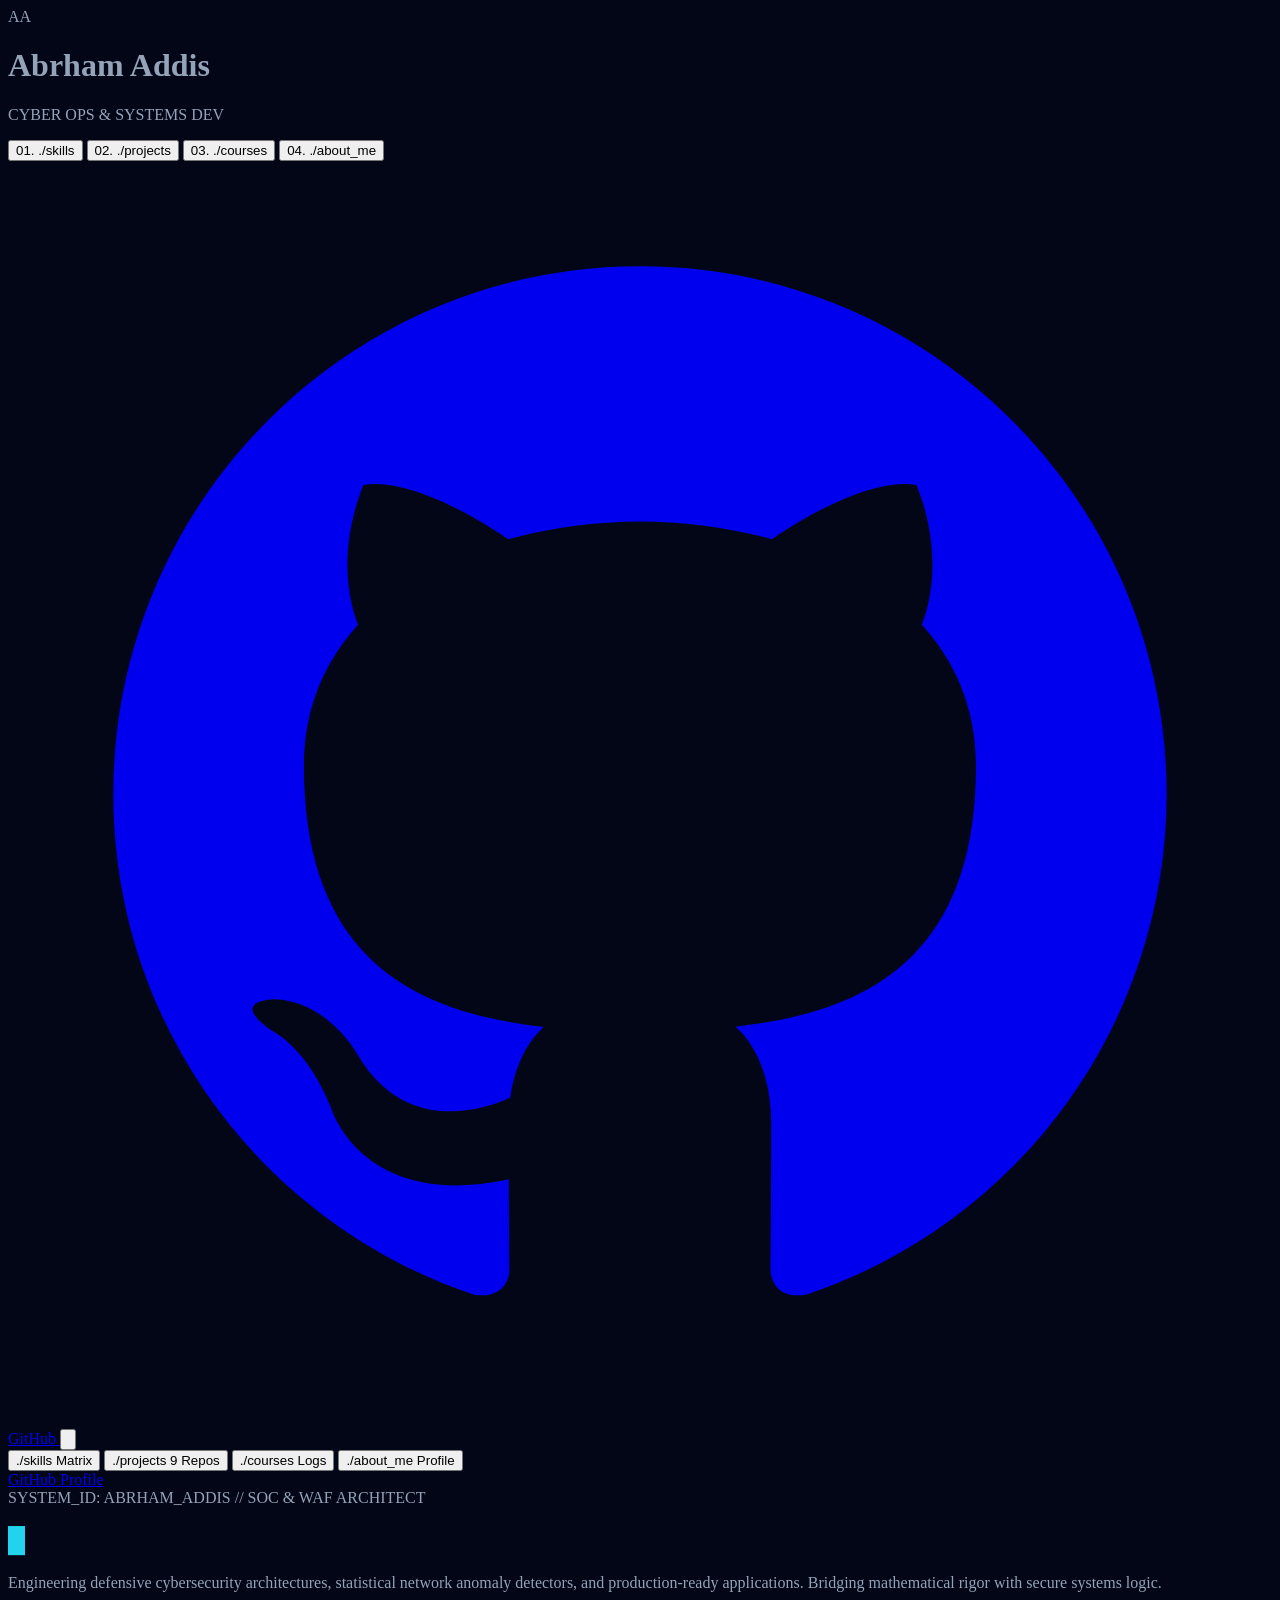
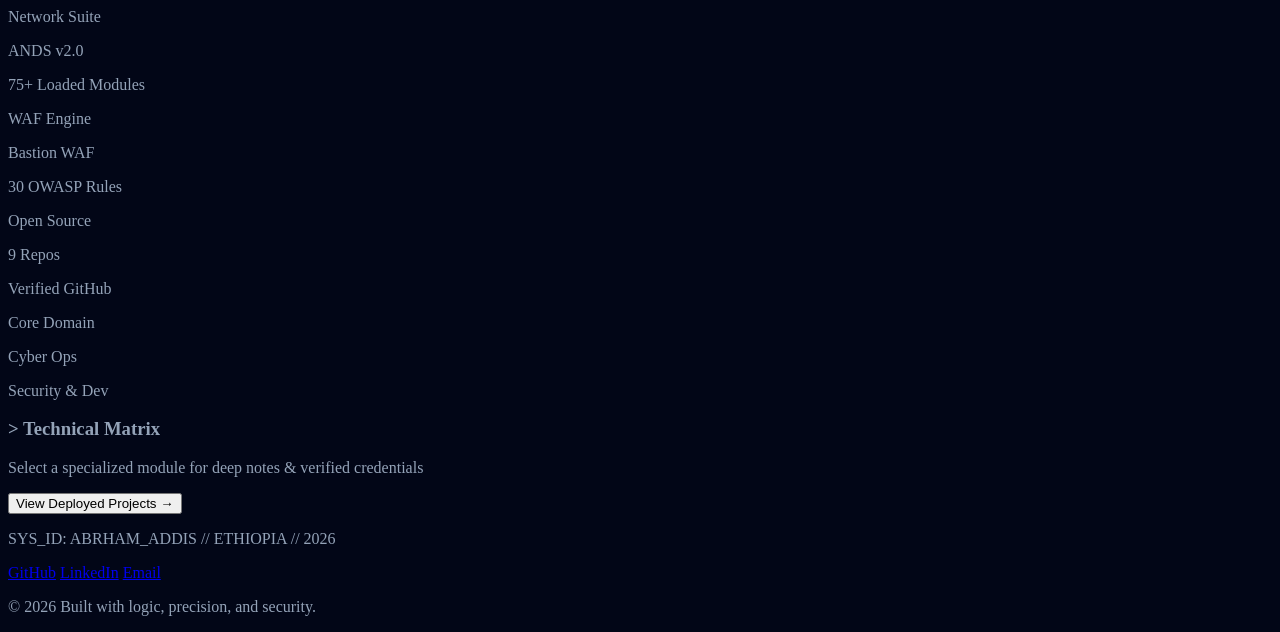
==== portfolio/index.html @ 3e0fe025 "Deploy modern cybersecurity portfolio with 9 verified GitHub projects and interactive modules" ====
<!DOCTYPE html>
<html lang="en" class="scroll-smooth">
<head>
    <meta charset="UTF-8">
    <meta name="viewport" content="width=device-width, initial-scale=1.0">
    <title>Abrham Addis | Cyber Ops & Systems Dev</title>
    
    <!-- Google Fonts for premium tech aesthetic -->
    <link rel="preconnect" href="https://fonts.googleapis.com">
    <link rel="preconnect" href="https://fonts.gstatic.com" crossorigin>
    <link href="https://fonts.googleapis.com/css2?family=Inter:wght@300;400;500;600;700&family=Space+Mono:ital,wght@0,400;0,700;1,400&display=swap" rel="stylesheet">
    
    <!-- Tailwind CSS with Custom Config -->
    <script src="https://cdn.tailwindcss.com"></script>
    <script>
        tailwind.config = {
            theme: {
                extend: {
                    fontFamily: {
                        sans: ['Inter', 'sans-serif'],
                        mono: ['Space Mono', 'monospace'],
                    },
                    colors: {
                        dark: '#030712',
                        panel: '#0b1120', /* deep slate */
                        panelLight: '#111c38',
                        primary: '#22d3ee', /* cyan-400 */
                        primaryDark: '#0891b2',
                        secondary: '#34d399', /* emerald-400 */
                        accent: '#a78bfa', /* violet-400 */
                        warning: '#fbbf24', /* amber-400 */
                        danger: '#f87171', /* rose-400 */
                    },
                    animation: {
                        'pulse-slow': 'pulse 5s cubic-bezier(0.4, 0, 0.6, 1) infinite',
                        'glow': 'glow 3s ease-in-out infinite alternate',
                    },
                    keyframes: {
                        glow: {
                            '0%': { boxShadow: '0 0 15px rgba(34, 211, 238, 0.2)' },
                            '100%': { boxShadow: '0 0 30px rgba(34, 211, 238, 0.5), 0 0 10px rgba(52, 211, 153, 0.3)' },
                        }
                    }
                }
            }
        }
    </script>
    
    <!-- Chart.js -->
    <script src="https://cdn.jsdelivr.net/npm/chart.js"></script>

    <style>
        /* Base Dark Theme & Custom Scrollbar */
        body {
            background-color: #020617; /* Slate-950 */
            color: #94a3b8;
            overflow-x: hidden;
        }
        
        ::-webkit-scrollbar { width: 6px; }
        ::-webkit-scrollbar-track { background: #020617; }
        ::-webkit-scrollbar-thumb { background: #1e293b; border-radius: 10px; }
        ::-webkit-scrollbar-thumb:hover { background: #22d3ee; }

        /* The Premium "Pop" & Glow Hover Effect */
        .cyber-hover {
            transition: all 0.35s cubic-bezier(0.175, 0.885, 0.32, 1.275);
        }
        .cyber-hover:hover {
            transform: translateY(-5px) scale(1.015);
            box-shadow: 0 12px 30px -5px rgba(34, 211, 238, 0.25), 0 0 15px rgba(34, 211, 238, 0.1);
            border-color: rgba(34, 211, 238, 0.8);
        }
        .cyber-hover:active {
            transform: translateY(1px) scale(0.99);
        }

        /* SPA View Transitions */
        .view-section {
            display: none;
            opacity: 0;
            animation: slideUpFade 0.5s cubic-bezier(0.16, 1, 0.3, 1) forwards;
        }
        .view-section.active {
            display: block;
        }

        @keyframes slideUpFade {
            0% { opacity: 0; transform: translateY(20px); }
            100% { opacity: 1; transform: translateY(0); }
        }

        /* Chart constraints */
        .chart-wrapper {
            position: relative;
            width: 100%;
            height: 220px;
        }

        /* Terminal Text Effect */
        .typing-cursor::after {
            content: '█';
            animation: blink 1s step-start infinite;
            color: #22d3ee;
        }
        @keyframes blink { 50% { opacity: 0; } }

        /* Certificate Styling */
        .cert-frame {
            position: relative;
            padding: 3px;
            background: linear-gradient(135deg, #1e293b, #0f172a);
            border-radius: 12px;
            overflow: hidden;
        }
        .cert-frame::before {
            content: '';
            position: absolute;
            top: -50%; left: -50%; width: 200%; height: 200%;
            background: conic-gradient(from 0deg, transparent 0%, transparent 80%, #22d3ee 100%);
            animation: rotate 6s linear infinite;
            opacity: 0.3;
        }
        @keyframes rotate { 100% { transform: rotate(360deg); } }
        .cert-image {
            position: relative;
            width: 100%;
            height: auto;
            max-height: 350px;
            object-fit: contain;
            background-color: #0b1120;
            border-radius: 8px;
            z-index: 10;
        }

        /* Scanline Texture Overlay */
        .scanlines {
            background: linear-gradient(
                rgba(18, 16, 16, 0) 50%, 
                rgba(0, 0, 0, 0.25) 50%
            ), linear-gradient(
                90deg,
                rgba(255, 0, 0, 0.02),
                rgba(0, 255, 0, 0.01),
                rgba(0, 0, 255, 0.02)
            );
            background-size: 100% 4px, 6px 100%;
            pointer-events: none;
        }

        /* Filter Tab Transitions */
        .filter-btn.active {
            background-color: rgba(34, 211, 238, 0.15);
            color: #22d3ee;
            border-color: #22d3ee;
            box-shadow: 0 0 12px rgba(34, 211, 238, 0.3);
        }
    </style>
</head>
<body class="antialiased min-h-screen flex flex-col relative selection:bg-primary selection:text-dark">

    <!-- Ambient Background Glow & Scanlines -->
    <div class="fixed top-[-20%] left-[-10%] w-[50vw] h-[50vw] bg-primary/5 rounded-full blur-[130px] pointer-events-none z-[-1] animate-pulse-slow"></div>
    <div class="fixed bottom-[-20%] right-[-10%] w-[50vw] h-[50vw] bg-secondary/5 rounded-full blur-[130px] pointer-events-none z-[-1] animate-pulse-slow" style="animation-delay: 2.5s;"></div>
    <div class="fixed inset-0 scanlines opacity-40 pointer-events-none z-40"></div>

    <!-- Top Navigation Header -->
    <header class="fixed top-0 w-full bg-slate-950/85 backdrop-blur-xl border-b border-white/5 z-50 transition-all duration-300">
        <div class="max-w-7xl mx-auto px-4 sm:px-6 lg:px-8 h-20 flex items-center justify-between">
            
            <!-- Logo area -->
            <div class="flex items-center gap-3.5 cursor-pointer group" onclick="navigate('home')">
                <div class="w-11 h-11 bg-slate-900 border border-primary/30 rounded-xl flex items-center justify-center text-primary font-mono font-bold text-lg group-hover:bg-primary group-hover:text-dark group-hover:shadow-[0_0_15px_rgba(34,211,238,0.5)] transition-all duration-300">
                    AA
                </div>
                <div>
                    <h1 class="font-mono text-base sm:text-lg font-bold text-white tracking-wide uppercase flex items-center gap-2">
                        Abrham Addis
                        <span class="inline-block w-2 h-2 rounded-full bg-secondary animate-pulse" title="System Operational"></span>
                    </h1>
                    <p class="text-[10px] sm:text-xs text-primary font-mono tracking-widest uppercase">CYBER OPS & SYSTEMS DEV</p>
                </div>
            </div>
            
            <!-- Desktop Navigation Buttons -->
            <nav class="hidden md:flex gap-3">
                <button onclick="navigate('home')" class="nav-btn cyber-hover px-5 py-2 rounded-lg bg-slate-900 border border-slate-800 text-xs sm:text-sm font-mono text-slate-300 flex items-center gap-2">
                    <span class="text-primary text-xs">01.</span> ./skills
                </button>
                <button onclick="navigate('projects')" class="nav-btn cyber-hover px-5 py-2 rounded-lg bg-slate-900 border border-slate-800 text-xs sm:text-sm font-mono text-slate-300 flex items-center gap-2">
                    <span class="text-primary text-xs">02.</span> ./projects
                </button>
                <button onclick="navigate('courses')" class="nav-btn cyber-hover px-5 py-2 rounded-lg bg-slate-900 border border-slate-800 text-xs sm:text-sm font-mono text-slate-300 flex items-center gap-2">
                    <span class="text-primary text-xs">03.</span> ./courses
                </button>
                <button onclick="navigate('about')" class="nav-btn cyber-hover px-5 py-2 rounded-lg bg-slate-900 border border-slate-800 text-xs sm:text-sm font-mono text-slate-300 flex items-center gap-2">
                    <span class="text-primary text-xs">04.</span> ./about_me
                </button>
            </nav>

            <!-- Status Indicator & Mobile Hamburger Toggle -->
            <div class="flex items-center gap-3">
                <a href="https://github.com/addisabrham36-boop" target="_blank" rel="noopener noreferrer" class="hidden sm:flex items-center gap-2 px-3.5 py-1.5 rounded-lg bg-slate-900/90 border border-slate-800 text-slate-400 hover:text-primary hover:border-primary/50 text-xs font-mono transition-all">
                    <svg class="w-4 h-4" fill="currentColor" viewBox="0 0 24 24"><path fill-rule="evenodd" clip-rule="evenodd" d="M12 2C6.477 2 2 6.484 2 12.017c0 4.425 2.865 8.18 6.839 9.504.5.092.682-.217.682-.483 0-.237-.008-.868-.013-1.703-2.782.605-3.369-1.343-3.369-1.343-.454-1.158-1.11-1.466-1.11-1.466-.908-.62.069-.608.069-.608 1.003.07 1.53 1.032 1.53 1.032.892 1.53 2.341 1.088 2.91.832.092-.647.35-1.088.636-1.338-2.22-.253-4.555-1.113-4.555-4.951 0-1.093.39-1.988 1.029-2.688-.103-.253-.446-1.272.098-2.65 0 0 .84-.27 2.75 1.026A9.564 9.564 0 0112 6.844c.85.004 1.705.115 2.504.337 1.909-1.296 2.747-1.027 2.747-1.027.546 1.379.202 2.398.1 2.651.64.7 1.028 1.595 1.028 2.688 0 3.848-2.339 4.695-4.566 4.943.359.309.678.92.678 1.855 0 1.338-.012 2.419-.012 2.747 0 .268.18.58.688.482A10.019 10.019 0 0022 12.017C22 6.484 17.522 2 12 2z"/></svg>
                    GitHub
                </a>
                
                <button class="md:hidden p-2.5 rounded-lg bg-slate-900 border border-slate-800 text-primary hover:bg-slate-800" onclick="toggleMobileMenu()" aria-label="Toggle Navigation Menu">
                    <svg id="menu-icon" class="w-6 h-6" fill="none" stroke="currentColor" viewBox="0 0 24 24"><path stroke-linecap="round" stroke-linejoin="round" stroke-width="2" d="M4 6h16M4 12h16M4 18h16"/></svg>
                </button>
            </div>
        </div>
        
        <!-- Mobile Menu Dropdown -->
        <div id="mobile-menu" class="hidden md:hidden bg-slate-950/95 border-b border-primary/20 p-4 space-y-2 font-mono backdrop-blur-2xl">
            <button onclick="navigate('home'); toggleMobileMenu()" class="block w-full text-left p-3 text-primary hover:bg-slate-900 rounded-lg flex items-center justify-between">
                <span>./skills</span> <span class="text-xs text-slate-500">Matrix</span>
            </button>
            <button onclick="navigate('projects'); toggleMobileMenu()" class="block w-full text-left p-3 text-primary hover:bg-slate-900 rounded-lg flex items-center justify-between">
                <span>./projects</span> <span class="text-xs text-slate-500">9 Repos</span>
            </button>
            <button onclick="navigate('courses'); toggleMobileMenu()" class="block w-full text-left p-3 text-primary hover:bg-slate-900 rounded-lg flex items-center justify-between">
                <span>./courses</span> <span class="text-xs text-slate-500">Logs</span>
            </button>
            <button onclick="navigate('about'); toggleMobileMenu()" class="block w-full text-left p-3 text-primary hover:bg-slate-900 rounded-lg flex items-center justify-between">
                <span>./about_me</span> <span class="text-xs text-slate-500">Profile</span>
            </button>
            <div class="pt-2 border-t border-slate-800 flex gap-2">
                <a href="https://github.com/addisabrham36-boop" target="_blank" rel="noopener noreferrer" class="w-full text-center py-2 bg-slate-900 border border-slate-800 text-slate-300 rounded text-xs">
                    GitHub Profile
                </a>
            </div>
        </div>
    </header>

    <!-- Main Application Canvas -->
    <main class="flex-grow pt-28 sm:pt-32 pb-20 px-4 sm:px-6 lg:px-8 max-w-7xl mx-auto w-full">

        <!-- VIEW: HOME (Hero + Skills Matrix) -->
        <section id="view-home" class="view-section active">
            <!-- Hero Introduction -->
            <div class="mb-14 sm:mb-20 text-center max-w-4xl mx-auto">
                <div class="inline-flex items-center gap-2 px-3.5 py-1.5 rounded-full bg-slate-900/90 border border-primary/30 text-primary font-mono text-xs mb-6 shadow-inner">
                    <span class="w-2 h-2 rounded-full bg-primary animate-ping"></span>
                    <span>SYSTEM_ID: ABRHAM_ADDIS // SOC & WAF ARCHITECT</span>
                </div>
                
                <h2 class="text-3xl sm:text-5xl lg:text-6xl font-mono font-bold text-white mb-6 tracking-tight leading-tight">
                    <span id="typewriter" class="typing-cursor"></span>
                </h2>
                
                <p class="text-base sm:text-lg text-slate-400 font-light leading-relaxed max-w-2xl mx-auto mb-8">
                    Engineering defensive cybersecurity architectures, statistical network anomaly detectors, and production-ready applications. Bridging mathematical rigor with secure systems logic.
                </p>

                <!-- Quick Telemetry Stats Bar -->
                <div class="grid grid-cols-2 sm:grid-cols-4 gap-3 max-w-3xl mx-auto font-mono text-left">
                    <div class="bg-panel border border-slate-800/80 p-4 rounded-xl">
                        <p class="text-[10px] text-slate-500 uppercase tracking-widest">Network Suite</p>
                        <p class="text-lg font-bold text-primary">ANDS v2.0</p>
                        <p class="text-[11px] text-slate-400">75+ Loaded Modules</p>
                    </div>
                    <div class="bg-panel border border-slate-800/80 p-4 rounded-xl">
                        <p class="text-[10px] text-slate-500 uppercase tracking-widest">WAF Engine</p>
                        <p class="text-lg font-bold text-secondary">Bastion WAF</p>
                        <p class="text-[11px] text-slate-400">30 OWASP Rules</p>
                    </div>
                    <div class="bg-panel border border-slate-800/80 p-4 rounded-xl">
                        <p class="text-[10px] text-slate-500 uppercase tracking-widest">Open Source</p>
                        <p class="text-lg font-bold text-accent">9 Repos</p>
                        <p class="text-[11px] text-slate-400">Verified GitHub</p>
                    </div>
                    <div class="bg-panel border border-slate-800/80 p-4 rounded-xl">
                        <p class="text-[10px] text-slate-500 uppercase tracking-widest">Core Domain</p>
                        <p class="text-lg font-bold text-white">Cyber Ops</p>
                        <p class="text-[11px] text-slate-400">Security & Dev</p>
                    </div>
                </div>
            </div>

            <!-- Skills Section Header -->
            <div class="mb-8 flex items-center justify-between border-b border-slate-800/80 pb-4">
                <div>
                    <h3 class="text-2xl font-mono font-bold text-white flex items-center gap-2">
                        <span class="text-primary">&gt;</span> Technical Matrix
                    </h3>
                    <p class="text-xs font-mono text-slate-500">Select a specialized module for deep notes & verified credentials</p>
                </div>
                <button onclick="navigate('projects')" class="hidden sm:flex items-center gap-2 text-xs font-mono text-primary hover:text-white transition-colors">
                    View Deployed Projects &rarr;
                </button>
            </div>

            <!-- Skills Grid -->
            <div id="skills-grid" class="grid grid-cols-1 md:grid-cols-2 lg:grid-cols-3 gap-6 sm:gap-8">
                <!-- Injected via JS -->
            </div>
        </section>

        <!-- VIEW: SKILL DETAIL (The "Page" for each skill) -->
        <section id="view-skill-detail" class="view-section">
            <div class="mb-8 flex items-center justify-between">
                <button onclick="navigate('home')" class="cyber-hover flex items-center gap-2 px-5 py-2.5 bg-slate-900 border border-slate-700 rounded-lg text-slate-300 font-mono text-sm">
                    <span class="text-primary">&#8592;</span> Return to Matrix
                </button>
                <div class="flex items-center gap-2 text-xs font-mono text-secondary uppercase tracking-widest">
                    <span class="w-2 h-2 rounded-full bg-secondary"></span>
                    Verified Module
                </div>
            </div>
            
            <div class="bg-panel border border-slate-800 rounded-2xl shadow-2xl overflow-hidden relative">
                <!-- Header -->
                <div class="bg-slate-900/90 border-b border-slate-800 p-6 sm:p-8 flex items-center gap-6">
                    <div id="sd-icon" class="w-16 h-16 bg-slate-950 border border-slate-700 rounded-xl flex items-center justify-center text-3xl shadow-inner shrink-0"></div>
                    <div>
                        <h2 id="sd-title" class="text-2xl sm:text-3xl font-mono font-bold text-white mb-1">Module Name</h2>
                        <p class="text-xs font-mono text-primary uppercase tracking-widest flex items-center gap-2">
                            <span>Status: Active & Operational</span>
                        </p>
                    </div>
                </div>
                
                <!-- Content Grid -->
                <div class="p-6 sm:p-8 grid grid-cols-1 lg:grid-cols-12 gap-8 lg:gap-10">
                    
                    <!-- Left: Deep Notes (Terminal Style) -->
                    <div class="lg:col-span-7 space-y-6 sm:space-y-8">
                        <div>
                            <div class="flex items-center gap-2 mb-3">
                                <div class="w-2 h-2 bg-primary rounded-full"></div>
                                <h3 class="font-mono text-sm text-white uppercase tracking-wider">System Definition</h3>
                            </div>
                            <div class="bg-slate-950 border border-slate-800 rounded-lg p-5 sm:p-6 relative">
                                <div class="absolute top-0 left-0 w-full h-1 bg-gradient-to-r from-primary to-transparent opacity-50"></div>
                                <p id="sd-definition" class="text-slate-300 leading-relaxed font-light text-base sm:text-lg">
                                    Definition text.
                                </p>
                            </div>
                        </div>
                        
                        <div>
                            <div class="flex items-center gap-2 mb-3">
                                <div class="w-2 h-2 bg-secondary rounded-full"></div>
                                <h3 class="font-mono text-sm text-white uppercase tracking-wider">Operational Analysis & Implementation</h3>
                            </div>
                            <div class="bg-slate-950 border border-slate-800 rounded-lg p-5 sm:p-6 relative">
                                <p id="sd-analysis" class="text-slate-400 leading-relaxed text-sm sm:text-base">
                                    Analysis text.
                                </p>
                            </div>
                        </div>
                    </div>

                    <!-- Right: Certificate & Data -->
                    <div class="lg:col-span-5 space-y-6 sm:space-y-8">
                        <!-- Neatly Aligned Certificate -->
                        <div>
                            <div class="flex items-center justify-between mb-3">
                                <h3 class="font-mono text-xs text-slate-400 uppercase tracking-widest">Verified Credential</h3>
                                <span class="text-[10px] font-mono text-primary bg-primary/10 px-2 py-0.5 rounded border border-primary/30">Authenticated</span>
                            </div>
                            <div class="cert-frame bg-slate-950">
                                <img id="sd-certificate" src="" alt="Certificate" class="cert-image" onerror="handleCertError(this)">
                                <div id="sd-cert-fallback" class="hidden p-8 text-center bg-slate-950 text-slate-500 font-mono text-xs">
                                    [ Verified Accreditation Record Logged ]
                                </div>
                            </div>
                        </div>
                        
                        <!-- Dynamic Metric Chart -->
                        <div class="bg-slate-950 border border-slate-800 rounded-xl p-5 sm:p-6">
                            <h3 class="font-mono text-xs text-slate-400 uppercase tracking-widest mb-4 text-center">Competency Vector</h3>
                            <div class="chart-wrapper">
                                <canvas id="skillChart"></canvas>
                            </div>
                        </div>
                    </div>

                </div>
            </div>
        </section>

        <!-- VIEW: PROJECTS -->
        <section id="view-projects" class="view-section">
            <div class="mb-10 sm:mb-12">
                <div class="flex flex-col sm:flex-row sm:items-end justify-between gap-4 mb-6">
                    <div>
                        <div class="inline-flex items-center gap-2 px-3 py-1 rounded bg-primary/10 border border-primary/30 text-primary font-mono text-xs mb-3">
                            <span>TOTAL_REPOSITORIES: 09</span>
                        </div>
                        <h2 class="text-3xl sm:text-4xl font-mono font-bold text-white"><span class="text-primary">./</span>Deployed_Projects</h2>
                        <p class="text-sm text-slate-400 mt-2 font-light max-w-2xl">
                            All developed open-source cybersecurity frameworks, web security tools, socket scanners, and applications live on GitHub.
                        </p>
                    </div>
                    <a href="https://github.com/addisabrham36-boop" target="_blank" rel="noopener noreferrer" class="cyber-hover inline-flex items-center gap-2 px-4 py-2 bg-slate-900 border border-slate-700 text-slate-300 hover:text-white rounded-lg text-xs font-mono font-bold self-start sm:self-auto">
                        <svg class="w-4 h-4 text-primary" fill="currentColor" viewBox="0 0 24 24"><path fill-rule="evenodd" clip-rule="evenodd" d="M12 2C6.477 2 2 6.484 2 12.017c0 4.425 2.865 8.18 6.839 9.504.5.092.682-.217.682-.483 0-.237-.008-.868-.013-1.703-2.782.605-3.369-1.343-3.369-1.343-.454-1.158-1.11-1.466-1.11-1.466-.908-.62.069-.608.069-.608 1.003.07 1.53 1.032 1.53 1.032.892 1.53 2.341 1.088 2.91.832.092-.647.35-1.088.636-1.338-2.22-.253-4.555-1.113-4.555-4.951 0-1.093.39-1.988 1.029-2.688-.103-.253-.446-1.272.098-2.65 0 0 .84-.27 2.75 1.026A9.564 9.564 0 0112 6.844c.85.004 1.705.115 2.504.337 1.909-1.296 2.747-1.027 2.747-1.027.546 1.379.202 2.398.1 2.651.64.7 1.028 1.595 1.028 2.688 0 3.848-2.339 4.695-4.566 4.943.359.309.678.92.678 1.855 0 1.338-.012 2.419-.012 2.747 0 .268.18.58.688.482A10.019 10.019 0 0022 12.017C22 6.484 17.522 2 12 2z"/></svg>
                        <span>Follow on GitHub</span>
                    </a>
                </div>

                <!-- Category Filters Bar -->
                <div class="flex flex-wrap gap-2 pt-2 border-t border-slate-800/80">
                    <button onclick="filterProjects('all')" class="filter-btn active cyber-hover px-4 py-1.5 rounded-lg border border-slate-800 bg-slate-900 text-xs font-mono text-slate-400">
                        [ ALL (9) ]
                    </button>
                    <button onclick="filterProjects('flagship')" class="filter-btn cyber-hover px-4 py-1.5 rounded-lg border border-slate-800 bg-slate-900 text-xs font-mono text-slate-400">
                        [ FLAGSHIP SYSTEMS ]
                    </button>
                    <button onclick="filterProjects('network')" class="filter-btn cyber-hover px-4 py-1.5 rounded-lg border border-slate-800 bg-slate-900 text-xs font-mono text-slate-400">
                        [ NETWORK & SOC ]
                    </button>
                    <button onclick="filterProjects('defensive')" class="filter-btn cyber-hover px-4 py-1.5 rounded-lg border border-slate-800 bg-slate-900 text-xs font-mono text-slate-400">
                        [ DEFENSIVE & WAF ]
                    </button>
                    <button onclick="filterProjects('tools')" class="filter-btn cyber-hover px-4 py-1.5 rounded-lg border border-slate-800 bg-slate-900 text-xs font-mono text-slate-400">
                        [ SECURITY TOOLS ]
                    </button>
                    <button onclick="filterProjects('web')" class="filter-btn cyber-hover px-4 py-1.5 rounded-lg border border-slate-800 bg-slate-900 text-xs font-mono text-slate-400">
                        [ WEB & UI ]
                    </button>
                </div>
            </div>
            
            <!-- Projects Grid Container -->
            <div id="projects-container" class="grid grid-cols-1 md:grid-cols-2 lg:grid-cols-3 gap-6 sm:gap-8">
                <!-- Injected via JS -->
            </div>
        </section>

        <!-- VIEW: COURSES -->
        <section id="view-courses" class="view-section">
            <div class="mb-12">
                <div class="inline-flex items-center gap-2 px-3 py-1 rounded bg-secondary/10 border border-secondary/30 text-secondary font-mono text-xs mb-3">
                    <span>STATUS: ACTIVE_VERIFICATION</span>
                </div>
                <h2 class="text-3xl font-mono font-bold text-white mb-2"><span class="text-secondary">./</span>Training_Logs & Accreditations</h2>
                <p class="text-sm text-slate-400 font-light">Verified training pathways and certifications in network defense, cybersecurity, and system architecture.</p>
                <div class="h-1 w-20 bg-secondary mt-4"></div>
            </div>

            <div class="bg-panel border border-slate-800 rounded-2xl overflow-hidden shadow-xl relative">
                <ul id="courses-list" class="divide-y divide-slate-800/60">
                    <!-- Injected via JS -->
                </ul>
            </div>
        </section>

        <!-- VIEW: ABOUT ME -->
        <section id="view-about" class="view-section">
            <div class="grid grid-cols-1 lg:grid-cols-12 gap-8">
                
                <!-- Left Identity Card -->
                <div class="lg:col-span-4 bg-panel border border-slate-800 rounded-2xl p-8 flex flex-col items-center text-center shadow-xl relative overflow-hidden">
                    <div class="absolute top-[-50px] right-[-50px] w-32 h-32 bg-primary/10 rounded-full blur-3xl"></div>
                    
                    <div class="w-32 h-32 bg-slate-950 border-2 border-primary rounded-full flex items-center justify-center text-5xl font-mono font-bold text-white shadow-[0_0_30px_rgba(34,211,238,0.25)] mb-6 relative group">
                        AA
                        <div class="absolute inset-0 rounded-full border border-primary animate-ping opacity-25 pointer-events-none"></div>
                    </div>
                    <h2 class="text-2xl font-mono font-bold text-white mb-1">Abrham Addis</h2>
                    <p class="text-primary font-mono text-xs mb-8 tracking-widest uppercase">Cybersecurity Student & Developer</p>
                    
                    <div class="w-full space-y-4 font-mono text-xs">
                        <div class="flex justify-between pb-2.5 border-b border-slate-800/80">
                            <span class="text-slate-500 uppercase">Age</span>
                            <span class="text-white font-bold">18</span>
                        </div>
                        <div class="flex justify-between pb-2.5 border-b border-slate-800/80">
                            <span class="text-slate-500 uppercase">Location</span>
                            <span class="text-white font-bold">Ethiopia 🇪🇹</span>
                        </div>
                        <div class="flex justify-between pb-2.5 border-b border-slate-800/80">
                            <span class="text-slate-500 uppercase">Specialization</span>
                            <span class="text-secondary font-bold">SOC & AppSec</span>
                        </div>
                        <div class="flex justify-between pb-2.5 border-b border-slate-800/80">
                            <span class="text-slate-500 uppercase">Academic Core</span>
                            <span class="text-white font-bold">Maths, Physics, Sciences</span>
                        </div>
                    </div>
                </div>

                <!-- Right Info & Contact -->
                <div class="lg:col-span-8 space-y-8">
                    
                    <!-- Bio -->
                    <div class="bg-panel border border-slate-800 rounded-2xl p-8 lg:p-10 shadow-xl relative overflow-hidden">
                        <div class="absolute top-0 right-0 w-48 h-48 bg-secondary/5 rounded-full blur-3xl pointer-events-none"></div>
                        
                        <h3 class="text-xl font-mono font-bold text-white mb-6 flex items-center gap-3">
                            <span class="w-8 h-1 bg-primary"></span> Background_Process
                        </h3>
                        <p class="text-slate-300 leading-relaxed mb-5 text-base sm:text-lg font-light">
                            I am an 18-year-old developer and cybersecurity enthusiast from Ethiopia. My foundation is built on rigorous academic disciplines—<strong class="text-white font-medium">Mathematics, Physics, Chemistry, and Biology</strong>. This scientific background fuels my analytical approach to solving complex logical puzzles in programming, designing statistical outlier anomaly algorithms, and dissecting network packet transit.
                        </p>
                        <p class="text-slate-400 leading-relaxed font-light text-sm sm:text-base mb-5">
                            I specialize in defensive system architectures: building anomaly-based network detection frameworks (ANDS Sentinel), engineering OWASP CRS-compliant Web Application Firewalls (Bastion WAF), and developing low-overhead security tooling in Python and modern web interfaces.
                        </p>
                        <p class="text-slate-400 leading-relaxed font-light text-sm sm:text-base">
                            I believe in mastering fundamentals from the ground up: inspecting raw sockets, analyzing OSI protocols, and writing performant, self-hosted tools.
                        </p>
                    </div>

                    <!-- Contact Network -->
                    <div class="grid grid-cols-1 sm:grid-cols-2 gap-4">
                        <a href="mailto:abrhamaddis49@gmail.com" class="cyber-hover bg-slate-900 border border-slate-800 p-5 rounded-xl flex items-center gap-4 group">
                            <div class="w-12 h-12 bg-slate-950 rounded-xl flex items-center justify-center text-xl border border-slate-800 group-hover:border-primary text-slate-400 group-hover:text-primary transition-colors shrink-0">
                                &#9993;
                            </div>
                            <div class="overflow-hidden">
                                <p class="font-mono text-[10px] text-slate-500 uppercase tracking-wider mb-0.5">Execute: Email</p>
                                <p class="text-white text-sm font-medium truncate">abrhamaddis49@gmail.com</p>
                            </div>
                        </a>
                        
                        <a href="tel:+251998062354" class="cyber-hover bg-slate-900 border border-slate-800 p-5 rounded-xl flex items-center gap-4 group">
                            <div class="w-12 h-12 bg-slate-950 rounded-xl flex items-center justify-center text-xl border border-slate-800 group-hover:border-secondary text-slate-400 group-hover:text-secondary transition-colors shrink-0">
                                &#128222;
                            </div>
                            <div class="overflow-hidden">
                                <p class="font-mono text-[10px] text-slate-500 uppercase tracking-wider mb-0.5">Execute: Comms</p>
                                <p class="text-white text-sm font-medium truncate">+251 998062354</p>
                            </div>
                        </a>

                        <a href="https://github.com/addisabrham36-boop" target="_blank" rel="noopener noreferrer" class="cyber-hover bg-slate-900 border border-slate-800 p-5 rounded-xl flex items-center gap-4 group">
                            <div class="w-12 h-12 bg-slate-950 rounded-xl flex items-center justify-center text-xl border border-slate-800 group-hover:border-primary text-slate-400 group-hover:text-primary transition-colors shrink-0">
                                &#128187;
                            </div>
                            <div class="overflow-hidden">
                                <p class="font-mono text-[10px] text-slate-500 uppercase tracking-wider mb-0.5">Link: GitHub</p>
                                <p class="text-white text-sm font-medium truncate">@addisabrham36-boop</p>
                            </div>
                        </a>

                        <a href="https://www.linkedin.com/in/abrham-addis-499053357" target="_blank" rel="noopener noreferrer" class="cyber-hover bg-slate-900 border border-slate-800 p-5 rounded-xl flex items-center gap-4 group">
                            <div class="w-12 h-12 bg-slate-950 rounded-xl flex items-center justify-center text-xl border border-slate-800 group-hover:border-accent text-slate-400 group-hover:text-accent transition-colors shrink-0">
                                &#128188;
                            </div>
                            <div class="overflow-hidden">
                                <p class="font-mono text-[10px] text-slate-500 uppercase tracking-wider mb-0.5">Link: LinkedIn</p>
                                <p class="text-white text-sm font-medium truncate">Abrham Addis</p>
                            </div>
                        </a>
                    </div>
                </div>
            </div>
        </section>

    </main>

    <!-- Deep Tech Footer -->
    <footer class="mt-auto border-t border-slate-900 bg-slate-950/90 z-10">
        <div class="max-w-7xl mx-auto px-4 sm:px-6 lg:px-8 py-8 flex flex-col md:flex-row items-center justify-between gap-4">
            <div class="flex items-center gap-3">
                <span class="w-2 h-2 rounded-full bg-primary animate-ping"></span>
                <p class="font-mono text-xs text-slate-500">SYS_ID: ABRHAM_ADDIS // ETHIOPIA // 2026</p>
            </div>
            <div class="flex items-center gap-6 font-mono text-xs text-slate-400">
                <a href="https://github.com/addisabrham36-boop" target="_blank" rel="noopener noreferrer" class="hover:text-primary transition-colors">GitHub</a>
                <a href="https://www.linkedin.com/in/abrham-addis-499053357" target="_blank" rel="noopener noreferrer" class="hover:text-primary transition-colors">LinkedIn</a>
                <a href="mailto:abrhamaddis49@gmail.com" class="hover:text-primary transition-colors">Email</a>
            </div>
            <p class="font-mono text-xs text-primary/60">&copy; 2026 Built with logic, precision, and security.</p>
        </div>
    </footer>

    <!-- Application Logic -->
    <script>
        // Set premium chart defaults
        Chart.defaults.color = '#64748b'; 
        Chart.defaults.font.family = "'Space Mono', monospace";

        // --- DATA ARCHITECTURE ---

        const skillsData = {
            python: { 
                title: "Python Systems & Security", 
                icon: "&#128013;",
                definition: "A versatile high-level language essential for network packet analysis, anomaly detection engines, exploit simulations, and automated telemetry.", 
                analysis: "Python powers my flagship projects ANDS Sentinel and Bastion WAF. I utilize raw sockets, Scapy sniffing, concurrent process handling, and mathematical algorithms (Median Absolute Deviation and Modified Z-scores) to analyze live network streams and build defensive tooling.", 
                certImage: "certificate2-placeholder.jpg", 
                chartData: [88, 12], 
                color: "#22d3ee" // Cyan
            },
            networking: { 
                title: "Network Protocols & Telemetry", 
                icon: "&#128423;",
                definition: "The structural rules governing packet transit across Layer 2 through Layer 7, including TCP/IP handshakes, NetFlow metrics, and BPF packet filters.", 
                analysis: "I analyze data transit at the raw frame level. In ANDS Sentinel, I built statistical outlier sentinels that inspect IP fragmentation, DNS amplification, SYN floods, and Layer-2 ARP spoofing, paired with automated iptables and Netfilter containment.", 
                certImage: "certificate3-placeholder.png", 
                chartData: [82, 18],
                color: "#34d399" // Emerald
            },
            linux: { 
                title: "Linux Environment & Netfilter", 
                icon: "&#128033;",
                definition: "The foundation for production security operations, daemon orchestration, process namespace isolation, and firewall kernel subsystems.", 
                analysis: "Arch Linux and Ubuntu are my primary environments. I build CLI console tools, manage POSIX permissions, construct netfilter/iptables rules for automated packet dropping, and deploy containerized microservices using Docker and Docker Compose.", 
                certImage: "certificate6-placeholder.png", 
                chartData: [85, 15],
                color: "#fb923c" // Orange
            },
            htmlcss: { 
                title: "UI/UX & SOC Dashboards", 
                icon: "&#127912;",
                definition: "The structural and visual layer for building high-contrast, responsive Single Page Applications and dark-mode SOC analytics dashboards.", 
                analysis: "I design intuitive, low-latency interfaces using semantic HTML5, modern Tailwind CSS, and Chart.js. I engineered real-time telemetry dashboards for Bastion WAF and ANDS Sentinel featuring live Server-Sent Events (SSE) and metric feeds.", 
                certImage: "certificate1-placeholder.jpg", 
                chartData: [90, 10],
                color: "#c084fc" // Purple
            },
            javascript: { 
                title: "JavaScript Dynamics & SSE", 
                icon: "&#9889;",
                definition: "The client-side execution environment handling reactive DOM state, asynchronous event loops, real-time data streaming, and security mitigations.", 
                analysis: "I build zero-dependency vanilla JS routing, live Chart.js graphing pipelines, and real-time streaming SSE parsers without heavy framework overhead. Deep understanding of JS execution context also aids in mitigating XSS and prototype pollution.", 
                certImage: "certificate4-placeholder.png", 
                chartData: [72, 28],
                color: "#facc15" // Yellow
            },
            cpp: { 
                title: "C++ Low-Level Systems", 
                icon: "&#9881;",
                definition: "High-performance compiled language providing granular control over memory layout, pointers, CPU registers, and hardware interfaces.", 
                analysis: "Applying principles from physics and mathematics, I study memory allocation, buffer safety, and system-level hooks. Understanding low-level pointers and execution flow forms the basis for analyzing binary vulnerabilities.", 
                certImage: "certificate5-placeholder.png", 
                chartData: [55, 45],
                color: "#f87171" // Red
            }
        };

        // Complete verified dataset of all developed GitHub repositories
        const projectsData = [
            { 
                id: "ands",
                title: "ANDS Sentinel v2.0", 
                category: "network",
                isFlagship: true,
                badge: "FLAGSHIP SUITE",
                badgeColor: "bg-secondary/15 text-secondary border-secondary/30",
                desc: "Anomaly-based Network Detection System & Real-Time SOC Analyst Suite. Features Scapy raw socket packet capture, a statistical anomaly engine utilizing Median Absolute Deviation (MAD) & Modified Z-scores to eliminate false positives, a catalog of 75+ cyber detection/auditing modules, a monochromatic live telemetry web dashboard & desktop app, and automated Netfilter/iptables containment.", 
                tech: ["Python", "Scapy", "Raw Sockets", "MAD & Z-Score", "Docker", "SOC Dashboard", "iptables"],
                link: "https://github.com/addisabrham36-boop/ands",
                highlight: "75+ Cyber Modules // Raw Sockets"
            },
            { 
                id: "bastion",
                title: "Bastion WAF", 
                category: "defensive",
                isFlagship: true,
                badge: "FLAGSHIP WAF",
                badgeColor: "bg-primary/15 text-primary border-primary/30",
                desc: "Production-grade, self-hosted Web Application Firewall and reverse proxy. Implements a 30-rule OWASP Core Rule Set (CRS)-aligned detection engine defending against SQLi, XSS, Unix/Windows RCE, Log4Shell (CVE-2021-44228), Path Traversal, SSRF, XXE, SSTI, and scanner bots. Includes a real-time security dashboard with live telemetry and dynamic rule toggles.", 
                tech: ["Python 3.13", "OWASP CRS", "Reverse Proxy", "FastAPI", "Docker", "Pytest"],
                link: "https://github.com/addisabrham36-boop/bastion",
                highlight: "30 OWASP Rules // Reverse Proxy"
            },
            { 
                id: "port-scanner",
                title: "Python Port Scanner", 
                category: "network",
                isFlagship: false,
                badge: "RECONNAISSANCE",
                badgeColor: "bg-primary/10 text-primary border-primary/20",
                desc: "Custom-engineered TCP socket port scanner designed for rapid network reconnaissance. Features multi-port probing, socket timeout optimization, service detection, and attack surface mapping.", 
                tech: ["Python", "Sockets", "TCP/IP", "Port Scanning", "Network Recon"],
                link: "https://github.com/addisabrham36-boop/python-port-scanner",
                highlight: "Socket Recon // Surface Mapping"
            },
            { 
                id: "password-checker",
                title: "Password Strength Evaluator", 
                category: "tools",
                isFlagship: false,
                badge: "IAM & SECURITY",
                badgeColor: "bg-accent/10 text-accent border-accent/20",
                desc: "Interactive security evaluation tool computing password entropy and verifying character set diversity, dictionary vulnerabilities, and complexity constraints to provide actionable hardening feedback.", 
                tech: ["Python", "Entropy Math", "Pattern Analysis", "Security Hardening"],
                link: "https://github.com/addisabrham36-boop/password-checker",
                highlight: "Entropy Scoring // Policy Hardening"
            },
            { 
                id: "log-analyzer",
                title: "Log File Threat Analyzer", 
                category: "tools",
                isFlagship: false,
                badge: "FORENSICS",
                badgeColor: "bg-amber-400/10 text-amber-400 border-amber-400/20",
                desc: "Automated security telemetry script analyzing server and authentication logs. Detects repeated failed login bursts, suspicious IP access patterns, and brute-force traces with structured forensic reports.", 
                tech: ["Python", "Log Forensics", "Pattern Matching", "SIEM Parsing"],
                link: "https://github.com/addisabrham36-boop/log-analyzer",
                highlight: "Auth Forensics // Brute-force Detection"
            },
            { 
                id: "login-system",
                title: "Secure Auth & Lockout Engine", 
                category: "defensive",
                isFlagship: false,
                badge: "DEFENSIVE ACCESS",
                badgeColor: "bg-emerald-400/10 text-emerald-400 border-emerald-400/20",
                desc: "Hardened authentication module with automated attempt throttling and defense against automated attacks. Enforces a 5-attempt failure threshold with automated timed lockout cooldowns to neutralize brute-force attacks.", 
                tech: ["Python", "Auth Logic", "Rate Limiting", "Brute-force Throttling"],
                link: "https://github.com/addisabrham36-boop/login-with-python-",
                highlight: "5-Attempt Threshold // Lockout Cooldown"
            },
            { 
                id: "brute-force-lab",
                title: "Credential Brute-Force Lab", 
                category: "tools",
                isFlagship: false,
                badge: "SECURITY LAB",
                badgeColor: "bg-danger/10 text-danger border-danger/20",
                desc: "Laboratory security tool demonstrating automated 4-digit PIN and credential space enumeration (0000–9999). Used to audit authentication endpoints, verify rate-limiting efficacy, and assess lockout trigger boundaries.", 
                tech: ["Python", "Security Audit", "Algorithm Testing", "Lab Evaluation"],
                link: "https://github.com/addisabrham36-boop/password-brute-force-",
                highlight: "PIN Space Enumeration // Threshold Audit"
            },
            { 
                id: "writeups",
                title: "Security Writeups & CTF Labs", 
                category: "tools",
                isFlagship: false,
                badge: "RESEARCH",
                badgeColor: "bg-primary/10 text-primary border-primary/20",
                desc: "Technical documentation archive covering OWASP Top 10 vulnerabilities, TryHackMe laboratory challenges, and analysis of Identification, Authentication, Authorization, and Accountability (IAAA) control failures.", 
                tech: ["Markdown", "OWASP Top 10", "TryHackMe", "IAAA Analysis"],
                link: "https://github.com/addisabrham36-boop/writeups",
                highlight: "OWASP Top 10 // TryHackMe Walkthroughs"
            },
            { 
                id: "coffee-web",
                title: "Coffee Experience Platform", 
                category: "web",
                isFlagship: false,
                badge: "WEB APPLICATION",
                badgeColor: "bg-purple-400/10 text-purple-400 border-purple-400/20",
                desc: "Responsive multi-page web platform showcasing clean semantic HTML5, custom CSS3, and fluid layouts. Engineered for optimal performance, mobile responsiveness, and intuitive navigation flows.", 
                tech: ["Semantic HTML5", "CSS3", "Responsive Design", "UI/UX Flow"],
                link: "https://github.com/addisabrham36-boop/coffee-website",
                highlight: "Multi-Page Layout // Semantic DOM"
            }
        ];

        const coursesData = [
            { title: "Advanced Network Architecture & Protocols", provider: "Cisco Networking Academy", status: "Active", date: "Present", badge: "Primary Path" },
            { title: "Python for Cybersecurity & Tool Development", provider: "Security Institute", status: "Verified", date: "2025", badge: "Accredited" },
            { title: "Modern Web Architecture & UI/UX Systems", provider: "Dev Bootcamp", status: "Verified", date: "2026", badge: "Accredited" },
            { title: "Linux System Administration & Kernel Security", provider: "Open Source Unix Lab", status: "Active", date: "Present", badge: "In Progress" },
            { title: "OWASP Web Security & Vulnerability Analysis", provider: "Security Research Lab", status: "Verified", date: "2026", badge: "Accredited" }
        ];

        // --- STATE & INITIALIZATION ---
        
        let activeChart = null; 
        let currentFilter = 'all';

        document.addEventListener('DOMContentLoaded', () => {
            initTypewriter();
            renderSkillsGrid();
            renderProjects('all');
            renderCourses();
            
            // Check hash in URL on initial load
            const initialHash = window.location.hash.replace('#', '');
            if (initialHash && ['home', 'projects', 'courses', 'about'].includes(initialHash)) {
                navigate(initialHash, false);
            } else if (initialHash && skillsData[initialHash]) {
                openSkillDetail(initialHash);
            } else {
                history.replaceState({view: 'home'}, '', '');
            }
            
            // Handle browser history back/forward
            window.addEventListener('popstate', (event) => {
                if (event.state && event.state.view) {
                    navigate(event.state.view, false);
                } else {
                    navigate('home', false);
                }
            });
        });

        // --- TYPEWRITER EFFECT (Hero) ---
        function initTypewriter() {
            const text = "Hello. I am Abrham Addis.";
            const el = document.getElementById('typewriter');
            if (!el) return;
            let i = 0;
            el.innerHTML = '';
            
            function typeWriter() {
                if (i < text.length) {
                    el.innerHTML += text.charAt(i);
                    i++;
                    setTimeout(typeWriter, 70);
                }
            }
            setTimeout(typeWriter, 400);
        }

        // --- MOBILE MENU TOGGLE ---
        function toggleMobileMenu() {
            const menu = document.getElementById('mobile-menu');
            if (menu) {
                menu.classList.toggle('hidden');
            }
        }

        // --- NAVIGATION LOGIC ---
        function navigate(viewId, pushHistory = true) {
            // Hide current views
            const views = document.querySelectorAll('.view-section');
            views.forEach(view => {
                view.classList.remove('active');
            });

            // Update Nav Button styling (Desktop)
            const navBtns = document.querySelectorAll('.nav-btn');
            navBtns.forEach(btn => {
                btn.classList.remove('bg-primary/15', 'text-primary', 'border-primary/50');
                btn.classList.add('bg-slate-900', 'text-slate-300', 'border-slate-800');
            });

            // Highlight active menu button
            const activeBtn = Array.from(navBtns).find(btn => btn.innerText.toLowerCase().includes(viewId.split('-')[0]));
            if (activeBtn) {
                activeBtn.classList.remove('bg-slate-900', 'text-slate-300', 'border-slate-800');
                activeBtn.classList.add('bg-primary/15', 'text-primary', 'border-primary/50');
            }

            // Show target
            const targetView = document.getElementById(`view-${viewId}`);
            if (targetView) {
                targetView.classList.add('active');
                window.scrollTo({ top: 0, behavior: 'smooth' });
                
                if (pushHistory && viewId !== 'skill-detail') {
                    history.pushState({view: viewId}, '', `#${viewId}`);
                }
            }
        }

        // --- RENDER FUNCTIONS ---

        function renderSkillsGrid() {
            const grid = document.getElementById('skills-grid');
            if (!grid) return;
            grid.innerHTML = ''; 

            for (const [key, skill] of Object.entries(skillsData)) {
                const btn = document.createElement('button');
                btn.className = "cyber-hover group text-left bg-panel p-6 sm:p-8 rounded-xl border border-slate-800/90 flex flex-col justify-between h-full relative overflow-hidden";
                
                btn.innerHTML = `
                    <div class="absolute top-0 left-0 w-full h-1 bg-slate-800 group-hover:bg-[${skill.color}] transition-colors duration-300"></div>
                    <div class="z-10 relative">
                        <div class="flex justify-between items-start mb-6">
                            <span class="text-3xl sm:text-4xl drop-shadow-md bg-slate-950 p-3 rounded-xl border border-slate-800">${skill.icon}</span>
                            <span class="font-mono text-[11px] text-slate-500 bg-slate-950 px-2 py-1 rounded border border-slate-800">MOD_${key.substring(0,3).toUpperCase()}</span>
                        </div>
                        <h4 class="text-lg sm:text-xl font-mono font-bold text-white mb-2 group-hover:text-[${skill.color}] transition-colors">${skill.title}</h4>
                        <p class="text-xs sm:text-sm text-slate-400 line-clamp-3 font-light leading-relaxed">${skill.definition}</p>
                    </div>
                    <div class="mt-8 flex items-center justify-between z-10 relative pt-4 border-t border-slate-800/60">
                        <span class="text-xs font-mono text-slate-500 uppercase tracking-widest group-hover:text-primary transition-colors">Access Module</span>
                        <span class="text-lg text-slate-500 group-hover:text-primary transition-all group-hover:translate-x-1.5">&rarr;</span>
                    </div>
                `;
                btn.onclick = () => openSkillDetail(key);
                grid.appendChild(btn);
            }
        }

        function openSkillDetail(skillKey) {
            const data = skillsData[skillKey];
            if (!data) return;

            // Populate specific module data
            document.getElementById('sd-title').innerText = data.title;
            document.getElementById('sd-title').style.color = data.color;
            document.getElementById('sd-icon').innerHTML = data.icon;
            document.getElementById('sd-definition').innerHTML = `&gt; ${data.definition}`;
            document.getElementById('sd-analysis').innerHTML = `&gt; ${data.analysis}`;
            
            // Map certificate image
            const imgEl = document.getElementById('sd-certificate');
            const fallbackEl = document.getElementById('sd-cert-fallback');
            
            if (data.certImage) {
                imgEl.src = data.certImage;
                imgEl.alt = `${data.title} Credentials`;
                imgEl.classList.remove('hidden');
                if (fallbackEl) fallbackEl.classList.add('hidden');
            } else {
                imgEl.classList.add('hidden');
                if (fallbackEl) fallbackEl.classList.remove('hidden');
            }

            // Draw Analytics Chart
            drawSkillChart(data);
            
            navigate('skill-detail', false); 
            history.pushState({view: 'skill-detail', skill: skillKey}, '', `#${skillKey}`);
        }

        function handleCertError(img) {
            img.classList.add('hidden');
            const fallbackEl = document.getElementById('sd-cert-fallback');
            if (fallbackEl) fallbackEl.classList.remove('hidden');
        }

        function filterProjects(category) {
            currentFilter = category;
            
            // Update filter button styling
            const filterBtns = document.querySelectorAll('.filter-btn');
            filterBtns.forEach(btn => {
                if (btn.innerText.toLowerCase().includes(category.toLowerCase()) || 
                   (category === 'all' && btn.innerText.includes('ALL')) ||
                   (category === 'flagship' && btn.innerText.includes('FLAGSHIP')) ||
                   (category === 'network' && btn.innerText.includes('NETWORK')) ||
                   (category === 'defensive' && btn.innerText.includes('DEFENSIVE')) ||
                   (category === 'tools' && btn.innerText.includes('TOOLS')) ||
                   (category === 'web' && btn.innerText.includes('WEB'))) {
                    btn.classList.add('active');
                } else {
                    btn.classList.remove('active');
                }
            });

            renderProjects(category);
        }

        function renderProjects(category = 'all') {
            const container = document.getElementById('projects-container');
            if (!container) return;
            container.innerHTML = '';

            const filtered = category === 'all' 
                ? projectsData 
                : (category === 'flagship' 
                    ? projectsData.filter(p => p.isFlagship)
                    : projectsData.filter(p => p.category === category || (category === 'tools' && (p.category === 'tools' || p.category === 'defensive' && !p.isFlagship))));

            filtered.forEach(proj => {
                const div = document.createElement('div');
                div.className = `cyber-hover bg-panel p-6 sm:p-8 rounded-2xl border ${proj.isFlagship ? 'border-primary/40 shadow-[0_0_20px_rgba(34,211,238,0.1)]' : 'border-slate-800'} flex flex-col justify-between h-full relative group overflow-hidden`;
                
                // Tech tags pills
                const techPills = proj.tech.map(t => 
                    `<span class="px-2 py-0.5 rounded bg-slate-950 text-slate-400 border border-slate-800 text-[10px] font-mono">${t}</span>`
                ).join(' ');

                div.innerHTML = `
                    <div class="absolute inset-0 bg-gradient-to-br ${proj.isFlagship ? 'from-primary/10' : 'from-primary/5'} to-transparent opacity-0 group-hover:opacity-100 transition-opacity rounded-2xl pointer-events-none"></div>
                    
                    <div>
                        <div class="flex items-center justify-between mb-3.5 z-10">
                            <span class="px-2.5 py-1 rounded text-[10px] font-mono font-bold tracking-wider border ${proj.badgeColor}">
                                ${proj.badge}
                            </span>
                            <span class="text-slate-600 font-mono text-xs group-hover:text-primary transition-colors">&lt;/&gt;</span>
                        </div>

                        <h3 class="text-xl font-mono font-bold text-white mb-2.5 group-hover:text-primary transition-colors">${proj.title}</h3>
                        
                        <p class="text-slate-400 text-xs sm:text-sm mb-6 leading-relaxed font-light z-10">${proj.desc}</p>
                    </div>

                    <div class="z-10 mt-auto pt-4 border-t border-slate-800/80">
                        <div class="flex flex-wrap gap-1.5 mb-6">
                            ${techPills}
                        </div>

                        <a href="${proj.link}" target="_blank" rel="noopener noreferrer" class="flex items-center justify-center gap-2 w-full py-3 ${proj.isFlagship ? 'bg-primary text-dark font-bold hover:bg-primaryDark hover:text-white shadow-lg' : 'bg-slate-900 text-slate-200 border border-slate-700 hover:border-primary hover:text-primary'} rounded-xl text-xs font-mono font-bold tracking-widest transition-all">
                            <svg class="w-4 h-4" fill="currentColor" viewBox="0 0 24 24"><path fill-rule="evenodd" clip-rule="evenodd" d="M12 2C6.477 2 2 6.484 2 12.017c0 4.425 2.865 8.18 6.839 9.504.5.092.682-.217.682-.483 0-.237-.008-.868-.013-1.703-2.782.605-3.369-1.343-3.369-1.343-.454-1.158-1.11-1.466-1.11-1.466-.908-.62.069-.608.069-.608 1.003.07 1.53 1.032 1.53 1.032.892 1.53 2.341 1.088 2.91.832.092-.647.35-1.088.636-1.338-2.22-.253-4.555-1.113-4.555-4.951 0-1.093.39-1.988 1.029-2.688-.103-.253-.446-1.272.098-2.65 0 0 .84-.27 2.75 1.026A9.564 9.564 0 0112 6.844c.85.004 1.705.115 2.504.337 1.909-1.296 2.747-1.027 2.747-1.027.546 1.379.202 2.398.1 2.651.64.7 1.028 1.595 1.028 2.688 0 3.848-2.339 4.695-4.566 4.943.359.309.678.92.678 1.855 0 1.338-.012 2.419-.012 2.747 0 .268.18.58.688.482A10.019 10.019 0 0022 12.017C22 6.484 17.522 2 12 2z"/></svg>
                            <span>EXECUTE_REPO &rarr;</span>
                        </a>
                    </div>
                `;
                container.appendChild(div);
            });
        }

        function renderCourses() {
            const list = document.getElementById('courses-list');
            if (!list) return;
            list.innerHTML = '';

            coursesData.forEach(course => {
                const isVerified = course.status === 'Verified';
                const statusColor = isVerified ? 'text-secondary bg-secondary/10 border-secondary/25' : 'text-primary bg-primary/10 border-primary/25';

                const li = document.createElement('li');
                li.className = "p-5 sm:px-8 flex flex-col sm:flex-row sm:items-center justify-between hover:bg-slate-800/40 transition-colors gap-3";
                li.innerHTML = `
                    <div>
                        <div class="flex items-center gap-2 mb-1">
                            <h3 class="text-base sm:text-lg font-mono font-bold text-white">${course.title}</h3>
                            <span class="text-[10px] font-mono text-slate-500 bg-slate-950 px-2 py-0.5 rounded border border-slate-800 hidden sm:inline-block">${course.badge}</span>
                        </div>
                        <p class="text-xs font-mono text-slate-400">${course.provider} // <span class="text-slate-500">${course.date}</span></p>
                    </div>
                    <div class="flex items-center gap-2 px-3.5 py-1.5 rounded-lg text-xs font-mono font-bold tracking-widest border ${statusColor} self-start sm:self-auto">
                        <span class="w-1.5 h-1.5 rounded-full ${isVerified ? 'bg-secondary' : 'bg-primary'}"></span>
                        ${course.status}
                    </div>
                `;
                list.appendChild(li);
            });
        }

        // --- ANALYTICS CHARTING ---

        function drawSkillChart(skillData) {
            const canvas = document.getElementById('skillChart');
            if (!canvas) return;
            const ctx = canvas.getContext('2d');
            
            if (activeChart) {
                activeChart.destroy();
            }

            activeChart = new Chart(ctx, {
                type: 'doughnut',
                data: {
                    labels: ['Proficiency / Output', 'Expansion Vector'],
                    datasets: [{
                        data: skillData.chartData,
                        backgroundColor: [
                            skillData.color,
                            '#0f172a' // slate-900 empty space
                        ],
                        borderWidth: 1,
                        borderColor: '#020617',
                        hoverOffset: 6
                    }]
                },
                options: {
                    responsive: true,
                    maintainAspectRatio: false, 
                    cutout: '78%',
                    plugins: {
                        legend: {
                            position: 'bottom',
                            labels: {
                                color: '#94a3b8',
                                boxWidth: 10,
                                padding: 16,
                                font: { size: 11 }
                            }
                        },
                        tooltip: {
                            backgroundColor: '#020617',
                            titleFont: { family: "'Space Mono', monospace" },
                            bodyFont: { family: "'Space Mono', monospace" },
                            borderColor: skillData.color,
                            borderWidth: 1,
                            padding: 12,
                            displayColors: false,
                            callbacks: {
                                label: function(context) {
                                    return context.label + ': ' + context.parsed + '%';
                                }
                            }
                        }
                    },
                    animation: {
                        animateScale: true,
                        duration: 1000,
                        easing: 'easeOutQuart'
                    }
                }
            });
        }

    </script>
</body>
</html>
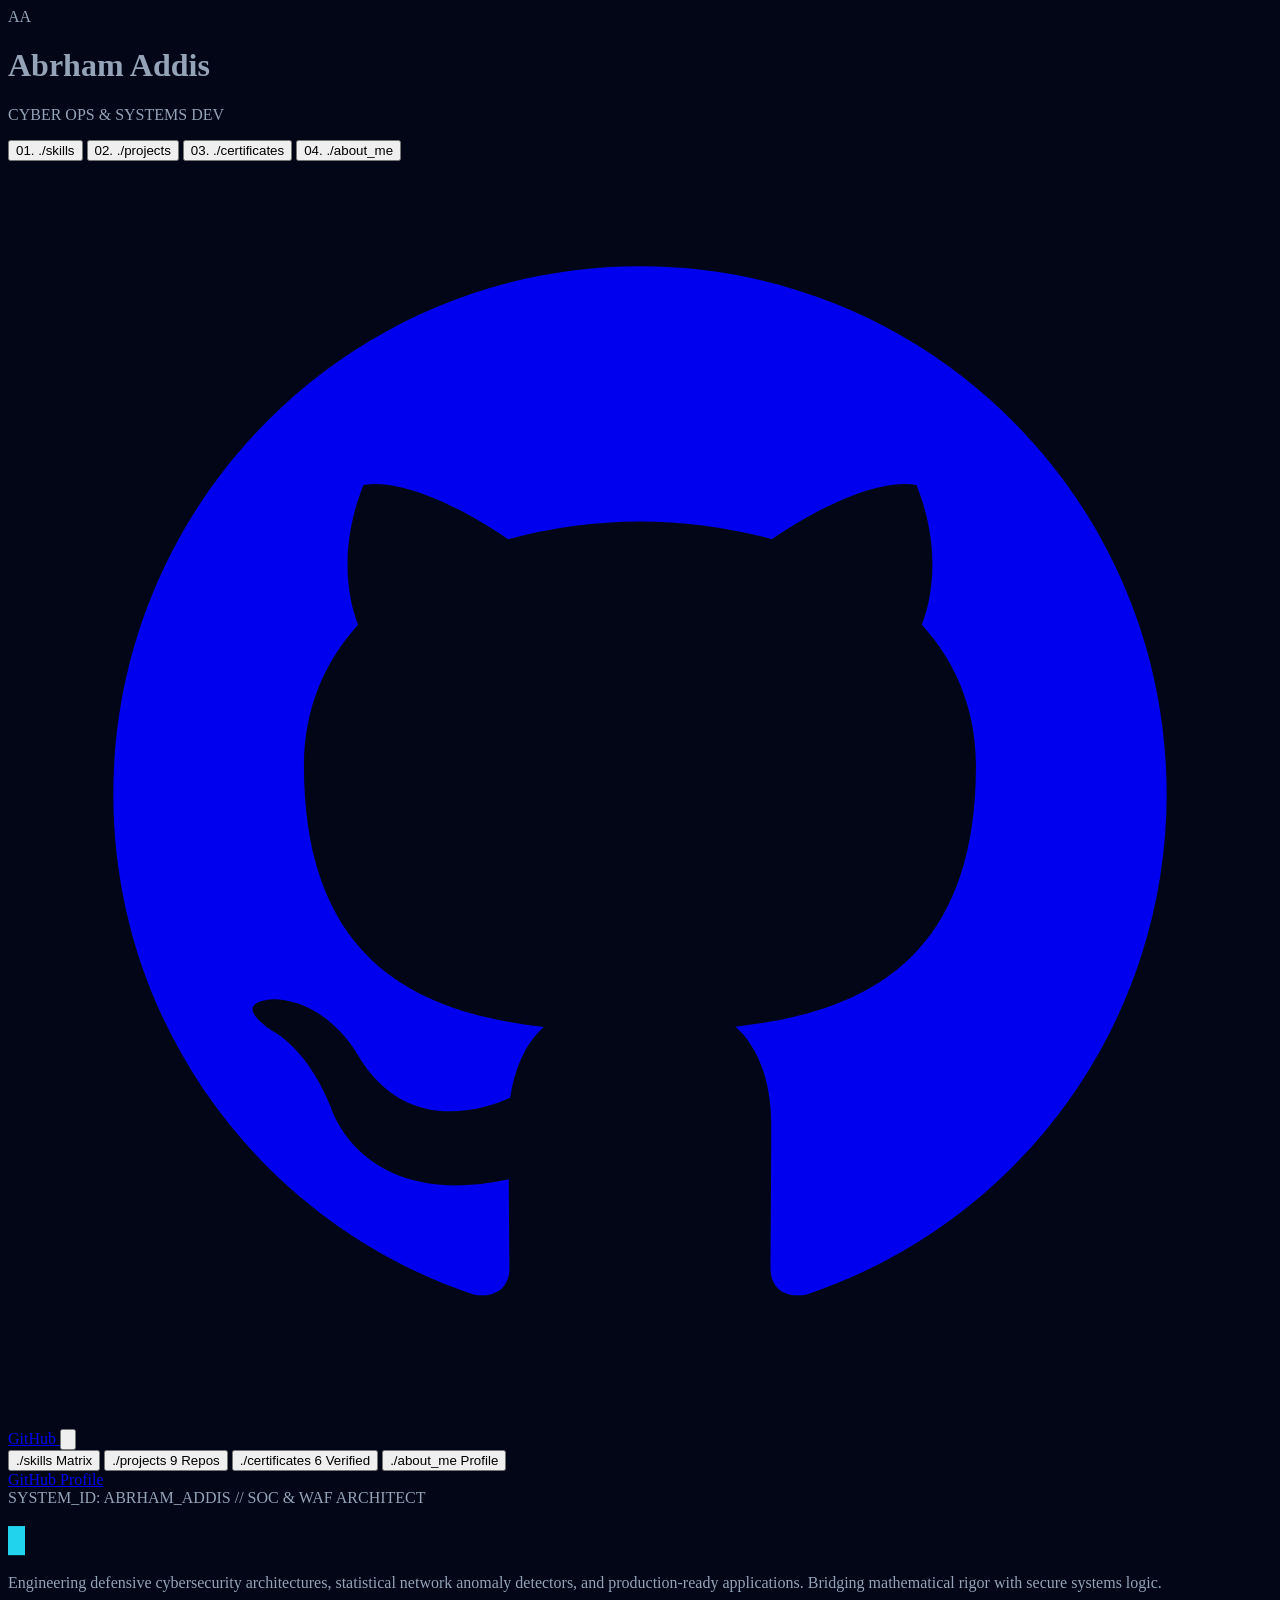
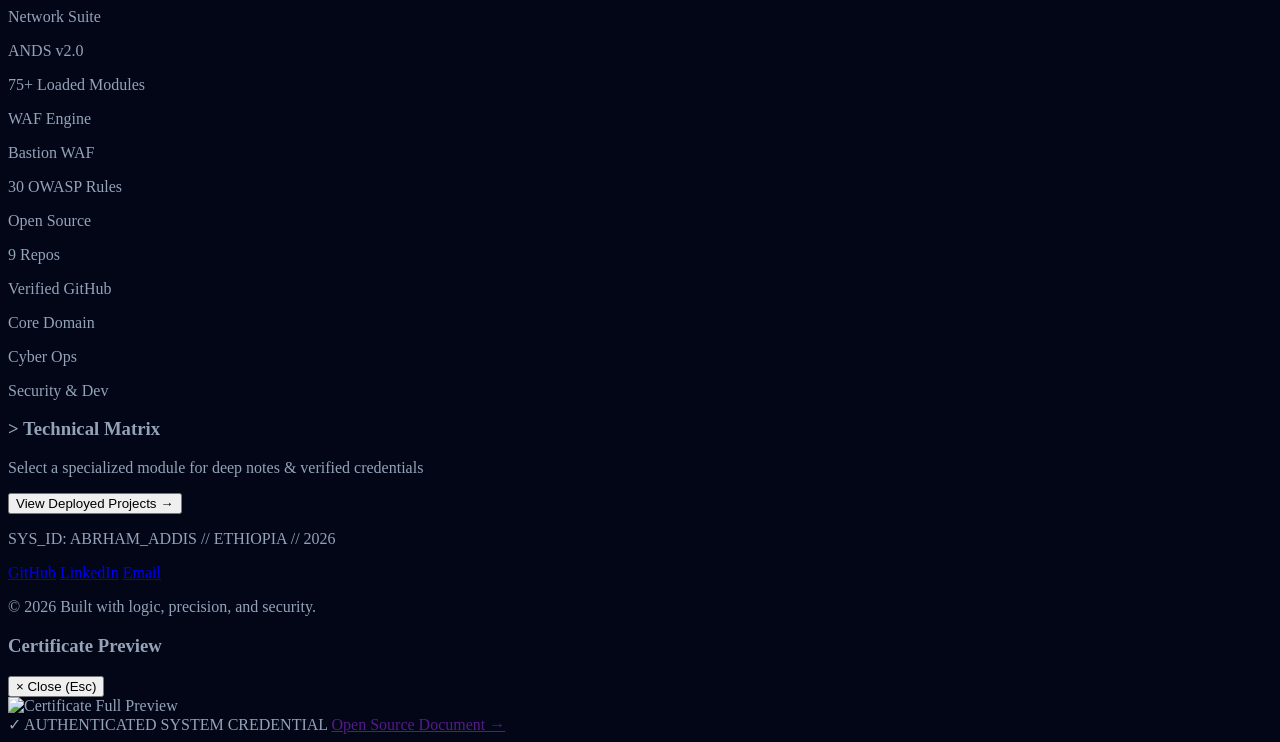
==== commit f5c46c1d: "Add interactive certificate gallery and high-resolution lightbox modal" ====
--- a/portfolio/index.html
+++ b/portfolio/index.html
@@ -191,7 +191,7 @@
                     <span class="text-primary text-xs">02.</span> ./projects
                 </button>
                 <button onclick="navigate('courses')" class="nav-btn cyber-hover px-5 py-2 rounded-lg bg-slate-900 border border-slate-800 text-xs sm:text-sm font-mono text-slate-300 flex items-center gap-2">
-                    <span class="text-primary text-xs">03.</span> ./courses
+                    <span class="text-primary text-xs">03.</span> ./certificates
                 </button>
                 <button onclick="navigate('about')" class="nav-btn cyber-hover px-5 py-2 rounded-lg bg-slate-900 border border-slate-800 text-xs sm:text-sm font-mono text-slate-300 flex items-center gap-2">
                     <span class="text-primary text-xs">04.</span> ./about_me
@@ -220,7 +220,7 @@
                 <span>./projects</span> <span class="text-xs text-slate-500">9 Repos</span>
             </button>
             <button onclick="navigate('courses'); toggleMobileMenu()" class="block w-full text-left p-3 text-primary hover:bg-slate-900 rounded-lg flex items-center justify-between">
-                <span>./courses</span> <span class="text-xs text-slate-500">Logs</span>
+                <span>./certificates</span> <span class="text-xs text-slate-500">6 Verified</span>
             </button>
             <button onclick="navigate('about'); toggleMobileMenu()" class="block w-full text-left p-3 text-primary hover:bg-slate-900 rounded-lg flex items-center justify-between">
                 <span>./about_me</span> <span class="text-xs text-slate-500">Profile</span>
@@ -360,8 +360,11 @@
                                 <h3 class="font-mono text-xs text-slate-400 uppercase tracking-widest">Verified Credential</h3>
                                 <span class="text-[10px] font-mono text-primary bg-primary/10 px-2 py-0.5 rounded border border-primary/30">Authenticated</span>
                             </div>
-                            <div class="cert-frame bg-slate-950">
-                                <img id="sd-certificate" src="" alt="Certificate" class="cert-image" onerror="handleCertError(this)">
+                            <div class="cert-frame bg-slate-950 cursor-pointer group relative" onclick="openCertModal(document.getElementById('sd-certificate').src, document.getElementById('sd-title').innerText)">
+                                <img id="sd-certificate" src="" alt="Certificate" class="cert-image group-hover:scale-[1.02] transition-transform duration-300" onerror="handleCertError(this)">
+                                <div class="absolute inset-0 bg-slate-950/40 opacity-0 group-hover:opacity-100 flex items-center justify-center transition-opacity z-20 pointer-events-none rounded-lg">
+                                    <span class="px-3 py-1.5 rounded-lg bg-primary text-dark font-mono text-xs font-bold shadow-lg">&#128269; Click to Inspect</span>
+                                </div>
                                 <div id="sd-cert-fallback" class="hidden p-8 text-center bg-slate-950 text-slate-500 font-mono text-xs">
                                     [ Verified Accreditation Record Logged ]
                                 </div>
@@ -429,21 +432,45 @@
             </div>
         </section>
 
-        <!-- VIEW: COURSES -->
+        <!-- VIEW: COURSES & CERTIFICATES -->
         <section id="view-courses" class="view-section">
             <div class="mb-12">
                 <div class="inline-flex items-center gap-2 px-3 py-1 rounded bg-secondary/10 border border-secondary/30 text-secondary font-mono text-xs mb-3">
                     <span>STATUS: ACTIVE_VERIFICATION</span>
                 </div>
-                <h2 class="text-3xl font-mono font-bold text-white mb-2"><span class="text-secondary">./</span>Training_Logs & Accreditations</h2>
-                <p class="text-sm text-slate-400 font-light">Verified training pathways and certifications in network defense, cybersecurity, and system architecture.</p>
+                <h2 class="text-3xl sm:text-4xl font-mono font-bold text-white mb-2"><span class="text-secondary">./</span>Training_Logs & Verified_Credentials</h2>
+                <p class="text-sm text-slate-400 font-light max-w-2xl">Verified accreditations, professional course logs, and authenticated credential documentation with interactive previews.</p>
                 <div class="h-1 w-20 bg-secondary mt-4"></div>
             </div>
 
-            <div class="bg-panel border border-slate-800 rounded-2xl overflow-hidden shadow-xl relative">
-                <ul id="courses-list" class="divide-y divide-slate-800/60">
+            <!-- Visual Certificate Documents Archive -->
+            <div class="mb-16">
+                <div class="flex flex-col sm:flex-row sm:items-center justify-between gap-2 mb-6 pb-2 border-b border-slate-800/80">
+                    <h3 class="text-xl font-mono font-bold text-white flex items-center gap-2">
+                        <span class="text-primary">&gt;</span> Verified Certificate Archive (06)
+                    </h3>
+                    <span class="text-xs font-mono text-slate-500">Click certificate image to inspect in full resolution</span>
+                </div>
+                
+                <div id="certificates-gallery" class="grid grid-cols-1 md:grid-cols-2 lg:grid-cols-3 gap-6 sm:gap-8">
                     <!-- Injected via JS -->
-                </ul>
+                </div>
+            </div>
+
+            <!-- Academic & Training Logs -->
+            <div>
+                <div class="flex items-center justify-between mb-6 pb-2 border-b border-slate-800/80">
+                    <h3 class="text-xl font-mono font-bold text-white flex items-center gap-2">
+                        <span class="text-secondary">&gt;</span> Academic & Institutional Training Records
+                    </h3>
+                    <span class="text-xs font-mono text-slate-500">Curriculum Logs</span>
+                </div>
+
+                <div class="bg-panel border border-slate-800 rounded-2xl overflow-hidden shadow-xl relative">
+                    <ul id="courses-list" class="divide-y divide-slate-800/60">
+                        <!-- Injected via JS -->
+                    </ul>
+                </div>
             </div>
         </section>
 
@@ -567,6 +594,34 @@
         </div>
     </footer>
 
+    <!-- Interactive Certificate Lightbox Modal -->
+    <div id="cert-modal" class="fixed inset-0 bg-slate-950/90 backdrop-blur-md z-50 hidden flex items-center justify-center p-4 sm:p-6" onclick="closeCertModal()">
+        <div class="relative max-w-4xl w-full bg-panel border border-slate-700 rounded-2xl p-5 sm:p-6 overflow-hidden flex flex-col shadow-2xl" onclick="event.stopPropagation()">
+            <div class="w-full flex items-center justify-between pb-4 border-b border-slate-800 mb-4">
+                <div class="flex items-center gap-2">
+                    <span class="w-2 h-2 rounded-full bg-secondary"></span>
+                    <h3 id="modal-cert-title" class="font-mono text-sm sm:text-base font-bold text-white truncate">Certificate Preview</h3>
+                </div>
+                <button onclick="closeCertModal()" class="text-slate-400 hover:text-white font-mono text-xs px-3 py-1.5 rounded-lg bg-slate-900 border border-slate-700 transition-colors">
+                    &times; Close (Esc)
+                </button>
+            </div>
+            
+            <div class="overflow-auto max-h-[70vh] flex items-center justify-center bg-slate-950 p-2 sm:p-4 rounded-xl border border-slate-800/80">
+                <img id="modal-cert-img" src="" alt="Certificate Full Preview" class="max-w-full max-h-[60vh] object-contain rounded-lg shadow-2xl">
+            </div>
+            
+            <div class="w-full pt-4 border-t border-slate-800 mt-4 flex flex-col sm:flex-row items-center justify-between gap-3 text-xs font-mono">
+                <span class="text-slate-500 flex items-center gap-1.5">
+                    <span class="text-primary">&#10003;</span> AUTHENTICATED SYSTEM CREDENTIAL
+                </span>
+                <a id="modal-cert-link" href="" target="_blank" rel="noopener noreferrer" class="px-4 py-1.5 rounded-lg bg-primary/10 border border-primary/30 text-primary hover:bg-primary hover:text-dark font-bold transition-all">
+                    Open Source Document &rarr;
+                </a>
+            </div>
+        </div>
+    </div>
+
     <!-- Application Logic -->
     <script>
         // Set premium chart defaults
@@ -631,6 +686,70 @@
                 color: "#f87171" // Red
             }
         };
+
+        // Complete verified dataset of all 6 accredited certificate credentials
+        const certificatesData = [
+            {
+                id: "cert-python",
+                title: "Python for Cybersecurity & Tool Development",
+                module: "Python Systems",
+                provider: "Security Institute",
+                image: "certificate2-placeholder.jpg",
+                doc: "certificate2-placeholder.jpg",
+                status: "Verified",
+                color: "#22d3ee"
+            },
+            {
+                id: "cert-networking",
+                title: "Advanced Network Architecture & Protocols",
+                module: "Network Telemetry",
+                provider: "Cisco Networking Academy",
+                image: "certificate3-placeholder.png",
+                doc: "certificate3-placeholder.pdf",
+                status: "Active",
+                color: "#34d399"
+            },
+            {
+                id: "cert-linux",
+                title: "Linux System Administration & Netfilter",
+                module: "Linux Ops",
+                provider: "Open Source Unix Lab",
+                image: "certificate6-placeholder.png",
+                doc: "certificate6-placeholder.pdf",
+                status: "Verified",
+                color: "#fb923c"
+            },
+            {
+                id: "cert-web",
+                title: "Modern Web Architecture & UI/UX Systems",
+                module: "UI/UX & Web",
+                provider: "Dev Bootcamp",
+                image: "certificate1-placeholder.jpg",
+                doc: "certificate1-placeholder.jpg",
+                status: "Verified",
+                color: "#c084fc"
+            },
+            {
+                id: "cert-javascript",
+                title: "JavaScript Dynamics & Real-Time SSE",
+                module: "JavaScript",
+                provider: "Security & Dev Lab",
+                image: "certificate4-placeholder.png",
+                doc: "certificate4-placeholder.pdf",
+                status: "Verified",
+                color: "#facc15"
+            },
+            {
+                id: "cert-cpp",
+                title: "C++ Low-Level Systems & Memory Analysis",
+                module: "C++ Systems",
+                provider: "Systems Lab",
+                image: "certificate5-placeholder.png",
+                doc: "certificate5-placeholder.pdf",
+                status: "Active",
+                color: "#f87171"
+            }
+        ];
 
         // Complete verified dataset of all developed GitHub repositories
         const projectsData = [
@@ -761,12 +880,13 @@
             initTypewriter();
             renderSkillsGrid();
             renderProjects('all');
+            renderCertificatesGallery();
             renderCourses();
             
             // Check hash in URL on initial load
             const initialHash = window.location.hash.replace('#', '');
-            if (initialHash && ['home', 'projects', 'courses', 'about'].includes(initialHash)) {
-                navigate(initialHash, false);
+            if (initialHash && ['home', 'projects', 'courses', 'certificates', 'about'].includes(initialHash)) {
+                navigate(initialHash === 'certificates' ? 'courses' : initialHash, false);
             } else if (initialHash && skillsData[initialHash]) {
                 openSkillDetail(initialHash);
             } else {
@@ -781,6 +901,11 @@
                     navigate('home', false);
                 }
             });
+
+            // Keyboard navigation for modal
+            document.addEventListener('keydown', (e) => {
+                if (e.key === 'Escape') closeCertModal();
+            });
         });
 
         // --- TYPEWRITER EFFECT (Hero) ---
@@ -811,6 +936,9 @@
 
         // --- NAVIGATION LOGIC ---
         function navigate(viewId, pushHistory = true) {
+            // Alias handling
+            const targetId = (viewId === 'certificates') ? 'courses' : viewId;
+
             // Hide current views
             const views = document.querySelectorAll('.view-section');
             views.forEach(view => {
@@ -825,20 +953,23 @@
             });
 
             // Highlight active menu button
-            const activeBtn = Array.from(navBtns).find(btn => btn.innerText.toLowerCase().includes(viewId.split('-')[0]));
+            const activeBtn = Array.from(navBtns).find(btn => {
+                const text = btn.innerText.toLowerCase();
+                return text.includes(targetId) || (targetId === 'courses' && text.includes('cert'));
+            });
             if (activeBtn) {
                 activeBtn.classList.remove('bg-slate-900', 'text-slate-300', 'border-slate-800');
                 activeBtn.classList.add('bg-primary/15', 'text-primary', 'border-primary/50');
             }
 
             // Show target
-            const targetView = document.getElementById(`view-${viewId}`);
+            const targetView = document.getElementById(`view-${targetId}`);
             if (targetView) {
                 targetView.classList.add('active');
                 window.scrollTo({ top: 0, behavior: 'smooth' });
                 
-                if (pushHistory && viewId !== 'skill-detail') {
-                    history.pushState({view: viewId}, '', `#${viewId}`);
+                if (pushHistory && targetId !== 'skill-detail') {
+                    history.pushState({view: targetId}, '', `#${targetId}`);
                 }
             }
         }
@@ -985,6 +1116,53 @@
             });
         }
 
+        function renderCertificatesGallery() {
+            const gallery = document.getElementById('certificates-gallery');
+            if (!gallery) return;
+            gallery.innerHTML = '';
+
+            certificatesData.forEach(cert => {
+                const card = document.createElement('div');
+                card.className = "cyber-hover bg-panel border border-slate-800 rounded-2xl p-5 sm:p-6 flex flex-col justify-between h-full relative group overflow-hidden";
+                
+                card.innerHTML = `
+                    <div class="absolute top-0 left-0 w-full h-1 bg-slate-800 group-hover:bg-[${cert.color}] transition-colors duration-300"></div>
+                    
+                    <div class="mb-4">
+                        <div class="flex items-center justify-between mb-3">
+                            <span class="text-[10px] font-mono px-2 py-0.5 rounded bg-slate-950 border border-slate-800 text-slate-400">
+                                ${cert.module}
+                            </span>
+                            <span class="text-[10px] font-mono font-bold px-2 py-0.5 rounded ${cert.status === 'Verified' ? 'bg-secondary/10 text-secondary border border-secondary/30' : 'bg-primary/10 text-primary border border-primary/30'}">
+                                ${cert.status}
+                            </span>
+                        </div>
+                        
+                        <h4 class="text-base font-mono font-bold text-white mb-1 group-hover:text-[${cert.color}] transition-colors">${cert.title}</h4>
+                        <p class="text-xs font-mono text-slate-500 mb-4">${cert.provider}</p>
+                        
+                        <!-- Certificate Preview Frame -->
+                        <div class="cert-frame bg-slate-950 cursor-pointer overflow-hidden rounded-xl border border-slate-800 group-hover:border-primary/50 transition-colors relative" onclick="openCertModal('${cert.image}', '${cert.title}', '${cert.doc}')">
+                            <img src="${cert.image}" alt="${cert.title}" class="w-full h-48 sm:h-52 object-contain bg-slate-950 rounded-lg group-hover:scale-105 transition-transform duration-300" loading="lazy">
+                            <div class="absolute inset-0 bg-slate-950/40 opacity-0 group-hover:opacity-100 flex items-center justify-center transition-opacity">
+                                <span class="px-3 py-1.5 rounded-lg bg-primary text-dark font-mono text-xs font-bold shadow-lg">&#128269; Inspect High-Res &rarr;</span>
+                            </div>
+                        </div>
+                    </div>
+
+                    <div class="pt-3 border-t border-slate-800/80 flex items-center justify-between text-xs font-mono">
+                        <button onclick="openCertModal('${cert.image}', '${cert.title}', '${cert.doc}')" class="text-primary hover:text-white transition-colors flex items-center gap-1.5 font-bold">
+                            <span>&#128269; Zoom Preview</span>
+                        </button>
+                        <a href="${cert.doc}" target="_blank" rel="noopener noreferrer" class="text-slate-400 hover:text-secondary transition-colors flex items-center gap-1">
+                            <span>Raw Document &rarr;</span>
+                        </a>
+                    </div>
+                `;
+                gallery.appendChild(card);
+            });
+        }
+
         function renderCourses() {
             const list = document.getElementById('courses-list');
             if (!list) return;
@@ -1011,6 +1189,31 @@
                 `;
                 list.appendChild(li);
             });
+        }
+
+        // --- CERTIFICATE LIGHTBOX MODAL ---
+
+        function openCertModal(imageSrc, title, docUrl = null) {
+            const modal = document.getElementById('cert-modal');
+            const modalImg = document.getElementById('modal-cert-img');
+            const modalTitle = document.getElementById('modal-cert-title');
+            const modalLink = document.getElementById('modal-cert-link');
+            
+            if (!modal || !modalImg) return;
+            
+            modalImg.src = imageSrc;
+            if (modalTitle) modalTitle.innerText = title || "Certificate Preview";
+            if (modalLink) modalLink.href = docUrl || imageSrc;
+            
+            modal.classList.remove('hidden');
+            document.body.style.overflow = 'hidden';
+        }
+
+        function closeCertModal() {
+            const modal = document.getElementById('cert-modal');
+            if (!modal) return;
+            modal.classList.add('hidden');
+            document.body.style.overflow = '';
         }
 
         // --- ANALYTICS CHARTING ---
